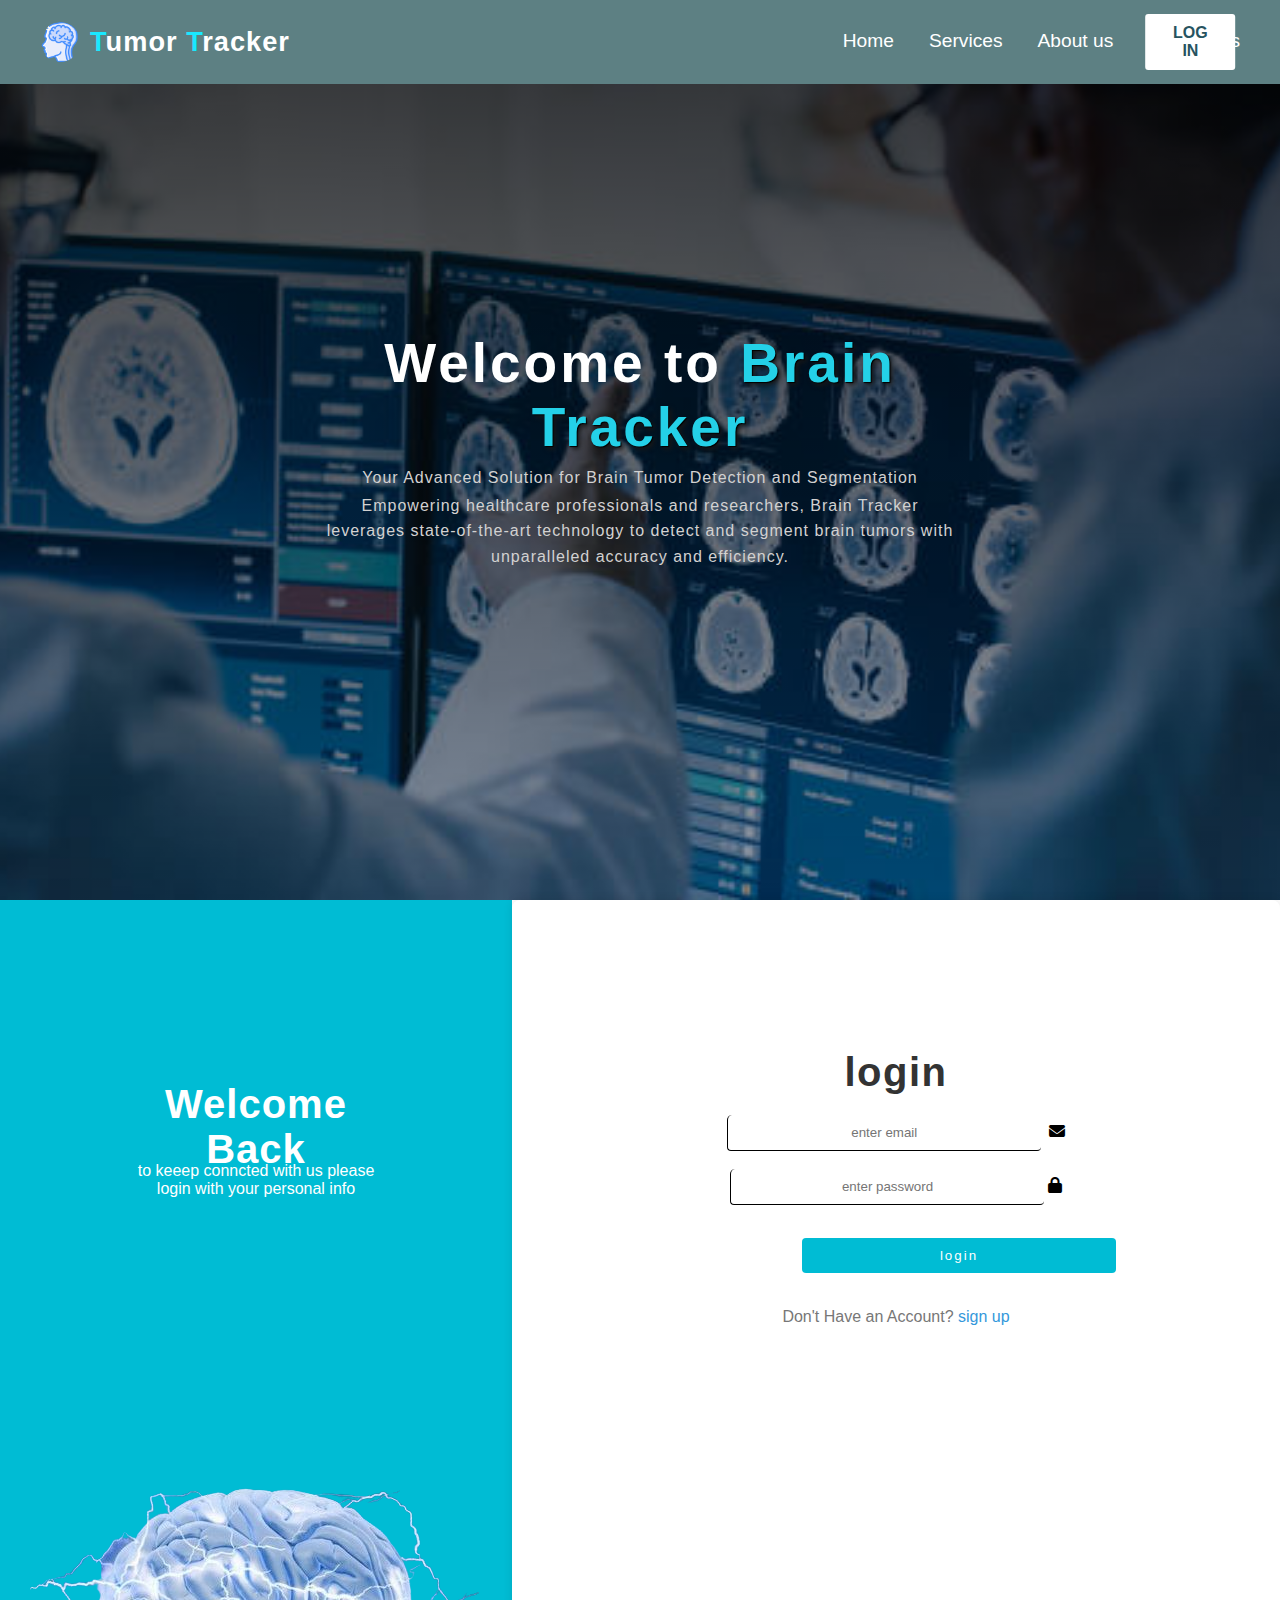
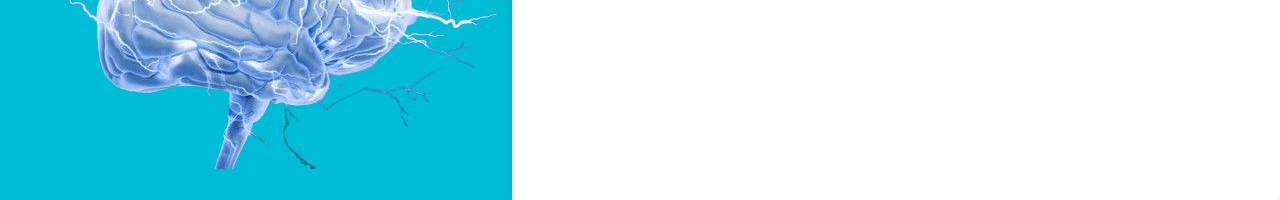
==== index.html @ be00c12e "first commit" ====
<!DOCTYPE html>
<html lang="en">
<head>
    <meta charset="UTF-8">
    <meta name="viewport" content="width=device-width, initial-scale=1.0">
    <title>tumor tracker</title>
    <link rel="stylesheet" href="https://fonts.googleapis.com/css2?family=Material+Symbols+Rounded:opsz,wght,FILL,GRAD@48,400,0,0">
    <link rel="stylesheet" href="https://cdnjs.cloudflare.com/ajax/libs/font-awesome/6.5.1/css/all.min.css">
    <link rel="stylesheet" href="css/f1.css">
    <script src="js/script.js" defer></script>

</head>
<body>
    <section class="page1">
    <header>
        <nav class="navbar">
            <span class="hamburger-btn material-symbols-rounded">menu</span>
            <a href="#" class="logo">
                <img src="img/brain.png" alt="logo">
                <h2>  <span>t</span>umor <span>t</span>racker</h2>
            </a>
            <ul class="links">
                <span class="close-btn material-symbols-rounded">close</span>
                <li><a href="#">Home</a></li>
                <li><a href="#">Services</a></li>
                <li><a href="#">About us</a></li>
                <li><a href="#">Contact us</a></li>
            </ul>
            <button  class="login-btn">LOG IN</button>
        </nav>
    </header>

    <div class="blur-bg-overlay"></div>
    <div class="form-popup">
        <span class="close-btn material-symbols-rounded">close</span>
        <div class="form-box login">
            <div class="form-details">
                
            </div>
            <div class="form-content">
                <h2>LOGIN</h2>
                <form action="#">
                    <div class="input-field">
                        <input type="text" required>
                        <label>Email</label>
                    </div>
                    <div class="input-field">
                        <input type="password" required>
                        <label>Password</label>
                    </div>
                    <a href="#" class="forgot-pass-link">Forgot password?</a>
                    <button type="submit">Log In</button>
                </form>
                <div class="bottom-link">
                    Don't have an account?
                    <a href="#" id="signup-link">Signup</a>
                </div>
            </div>
        </div>
        <div class="form-box signup">
            <div class="form-details">
                
            </div>
            <div class="form-content">
                <h2>SIGN<span>UP</span></h2>
                <form action="#">
                    <div class="input-field">
                        <input type="text" required>
                        <label>username</label>
                    </div>
                    <div class="input-field">
                        <input type="text" required>
                        <label>Enter your email</label>
                    </div>
                    <div class="input-field">
                        <input type="password" required>
                        <label>Create password</label>
                    </div>
                    <div class="input-field">
                        <input type="number" required>
                        <label>Age</label>
                    </div>

                    <label>
                        <h3 class="gen">select gender :</h3>
                        <input type="radio" class="gender" name="gender" value="male">
                        Male
                    </label>
                    
                    <label>
                        <input type="radio" class="gender" name="gender" value="female">
                        Female
                    </label>
                    <div class="policy-text">
                        <input type="checkbox" id="policy">
                        <label for="policy">
                            I agree the
                            <a href="#" class="option">Terms & Conditions</a>
                        </label>
                    </div>
                    <button type="submit">Sign Up</button>
                </form>
                <div class="bottom-link">
                    Already have an account? 
                    <a href="#" id="login-link">Login</a>
                </div>
            </div>
        </div>
    </div>
    <div class="welcomw">
        <h1>Welcome to <span>Brain Tracker</span></h1>
        <p>Your Advanced Solution for Brain Tumor Detection and Segmentation</p>
        <p>Empowering healthcare professionals and researchers, Brain Tracker leverages state-of-the-art technology to detect and segment brain tumors with unparalleled accuracy and efficiency.</p>

    </section>
   
<section class="loginn">
    <div class="img">
        <h3>welcome back</h3>
        <p>to keeep conncted with us please login with your personal info </p>
        <img src="img/131222162154_brain_1__512x288_bbc_nocredit-removebg-preview.png" alt="">

    </div>
    <div class="loging">
      <h1>login</h1>
      <label ><input type="email" placeholder="enter email"> <i class="fa-solid fa-envelope"></i> </label>  
      <label ><input type="passsword" placeholder="enter password"><i class="fa-solid fa-lock"></i></label>
      
      <button>login</button>
      <div class="haveacc"> <p>Don't Have an Account? <a href="#">sign up</a> </p></div>
     
      

    </div>
</section>
    
</body>
</html>
---- css/f1.css ----
* {
    margin: 0;
    padding: 0;
    box-sizing: border-box;
    font-family: "Open Sans", sans-serif;
}

.page1 {
    height: 100vh;
    width: 100%;
    background-image:linear-gradient(rgba(0,0,0,0.8),rgba(0,0,0,0.3)),url("../img/istockphoto-1074166486-612x612.jpg") ;
    background-repeat: no-repeat;
    background-position: center;
    background-size: cover;
}

header {
    position: fixed;
    width: 100%;
    top: 0;
    left: 0;
    z-index: 10;
    padding: 0 10px;
    background-color: #5d8083;
}

.navbar {
    display: flex;
    padding: 22px 0;
    align-items: center;
    max-width: 1200px;
    margin: 0 auto;
    justify-content: space-between;
}

.navbar .hamburger-btn {
    display: none;
    color: #fff;
    cursor: pointer;
    font-size: 1.5rem;
}

.navbar .logo {
    gap: 10px;
    display: flex;
    align-items: center;
    text-decoration: none;
}

.navbar .logo img {
    width: 40px;
    border-radius: 50%;
}

.navbar .logo h2 {
    color: #fff;
    font-weight: 600;
    font-size: 1.7rem;
    letter-spacing: 1px;
    
}
.logo span{
      color:#19e8ff;
}

.navbar .links {
    display: flex;
    gap: 35px;
    list-style: none;
    align-items: center;
}

.navbar .close-btn {
    position: absolute;
    right: 20px;
    top: 20px;
    display: none;
    color: #000;
    cursor: pointer;
}

.navbar .links a {
    color: #fff;
    font-size: 1.2rem;
    font-weight: 500;
    text-decoration: none;
    transition: 0.1s ease;
}
.navbar .links a::after {
    content: '';
    display: block;
    height: 2px;
    width: 0%;
    bottom: -8px;
    background-color: #00BCD4;
 transition: all 0.3s ease-in-out 0.1s;
 position: relative;
    

}
.navbar .links a:hover::after {
    width: 100%;
    
    
}
.links a:hover{
    color: #00BCD4;
}
.form-popup{
    border-radius: 2px;
}






.navbar .login-btn {
    border: none;
    outline: none;
    background: #fff;
    color: #275360;
    font-size: 1rem;
    font-weight: 600;
    padding: 10px 18px;
    border-radius: 3px;
    cursor: pointer;
    transition: 0.15s ease;
}

.navbar .login-btn:hover {
    background: #00BCD4;
    color: white;
}

.form-popup {
    position: fixed;
    top: 50%;
    left: 50%;
    z-index: 10;
    width: 100%;
    opacity: 0;
    pointer-events: none;
    max-width: 720px;
    background: #fff;
    border: 2px solid #fff;
    transform: translate(-50%, -70%);
}

.show-popup .form-popup {
    opacity: 1;
    pointer-events: auto;
    transform: translate(-50%, -50%);
    transition: transform 0.3s ease, opacity 0.1s;
}

.form-popup .close-btn {
    position: absolute;
    top: 12px;
    right: 12px;
    color: #878484;
    cursor: pointer;
}
.logo{
    margin-right:70px ;
}
.login-btn{
    position: absolute;
    top: 50%;
    left: 93%;
    transform: translate(-50%,-50%);
}
.logo h2 {
      text-transform: capitalize;
      color: #006ad4;
}

.blur-bg-overlay {
    position: fixed;
    top: 0;
    left: 0;
    z-index: 10;
    height: 100%;
    width: 100%;
    opacity: 0;
    pointer-events: none;
    backdrop-filter: blur(5px);
    -webkit-backdrop-filter: blur(5px);
    transition: 0.1s ease;
}

.show-popup .blur-bg-overlay {
    opacity: 1;
    pointer-events: auto;
}

.form-popup .form-box {
    display: flex;
}

.form-box .form-details {
    width: 100%;
    color: #fff;
    max-width: 330px;
    text-align: center;
    display: flex;
    flex-direction: column;
    justify-content: center;
    align-items: center;
}

.login .form-details {
    padding: 0 40px;
    background-image: url("../img/sign\ in.jpg");
    background-position: center;
    background-size: cover;
    background-color: #000;
}

.signup .form-details {
    padding: 0 20px;
background-image: url("../img/sign\ up.jpg"); 
  background-position: center;
    background-size: cover;
    background-color: #000;
}

.form-box .form-content {
    width: 100%;
    padding: 35px;
}

.form-box h2 {
    text-align: center;
    margin-bottom: 29px;
    letter-spacing: 1.5px;
}

form .input-field {
    position: relative;
    height: 50px;
    width: 100%;
    margin-top: 20px;
}

.input-field input {
    height: 100%;
    width: 100%;
    background: none;
    outline: none;
    font-size: 0.95rem;
    padding: 0 15px;
    border: 1px solid #717171;
    border-radius: 3px;
}

.input-field input:focus {
    border: 1px solid #00bcd4;
}

.input-field label {
    position: absolute;
    top: 50%;
    left: 15px;
    transform: translateY(-50%);
    color: #4a4646;
    pointer-events: none;
    transition: 0.2s ease;
}

.input-field input:is(:focus, :valid) {
    padding: 16px 15px 0;
}

.input-field input:is(:focus, :valid)~label {
    transform: translateY(-120%);
    color: #00bcd4;
    font-size: 0.75rem;
}

.form-box a {
    color: #00bcd4;
    text-decoration: none;
}

.form-box a:hover {
    text-decoration: underline;
}

form :where(.forgot-pass-link, .policy-text) {
    display: inline-flex;
    margin-top: 13px;
    font-size: 0.95rem;
}

form button {
    width: 100%;
    color: #fff;
    border: none;
    outline: none;
    padding: 14px 0;
    font-size: 1rem;
    font-weight: 500;
    border-radius: 3px;
    cursor: pointer;
    margin: 25px 0;
    background: #00bcd4;
    transition: 0.2s ease;
}

form button:hover {
    background: #0097a7;
}

.form-content .bottom-link {
    text-align: center;
}

.form-popup .signup,
.form-popup.show-signup .login {
    display: none;
}

.form-popup.show-signup .signup {
    display: flex;
}
.form-details p {
      color: #faf8f8;
}
.form-details h2 {
      color:black;
      padding-bottom: 30px;
      letter-spacing: 1.5px;
}

.signup .policy-text {
    display: flex;
    margin-top: 14px;
    align-items: center;
}
.gender {
      margin:12px 5px ;
      padding: 7px 12px;
}
.gen{
    font-weight: 600;
    padding: 8px 4px;
    text-transform: capitalize;
    letter-spacing: 0.7px;
    margin-right: 2px;
    font-size: 20px;

}
.signup .policy-text input {
    width: 14px;
    height: 14px;
    margin-right: 7px;
}
.signup span{
    color: #00BCD4;
    text-shadow: 1px 1px 1px #000, 
    3px 3px 5px rgb(9, 9, 9);}

@media (max-width: 950px) {
    .navbar :is(.hamburger-btn, .close-btn) {
        display: block;
    }

    .navbar {
        padding: 15px 0;
    }

    .navbar .logo img {
        display: none;
    }

    .navbar .logo h2 {
        font-size: 1.4rem;
    }

    .navbar .links {
        position: fixed;
        top: 0;
        z-index: 10;
        left: -100%;
        display: block;
        height: 100vh;
        width: 100%;
        padding-top: 60px;
        text-align: center;
        background: #fff;
        transition: 0.2s ease;
    }

    .navbar .links.show-menu {
        left: 0;
    }

    .navbar .links a {
        display: inline-flex;
        margin: 20px 0;
        font-size: 1.2rem;
        color: #000;
    }

    .navbar .links a:hover {
        color: #00BCD4;
    }

    .navbar .login-btn {
        font-size: 0.9rem;
        padding: 7px 10px;
    }
}

@media (max-width: 760px) {
    .form-popup {
        width: 95%;
    }

    .form-box .form-details {
        display: none;
    }

    .form-box .form-content {
        padding: 30px 20px;
    }
}
.welcomw{
    position: absolute;
    top: 50%;
    left: 50%;
    transform: translate(-50%,-50%);

}
.welcomw h1 
{
    text-align: center;
    font: bold;
    color: #fff;
    letter-spacing: 3px;
    padding-bottom: 4px;
    font-size: 55px;

}
.welcomw p {
    color: rgb(210, 209, 209);
    text-align: center;
    line-height: 1.6rem;
    letter-spacing: 1px;
    padding-top: 2px;
}
.welcomw span{
    color: #24d1e8;
    text-shadow: 1px 1px 1px #000, 
               3px 3px 5px rgb(24, 24, 24);
}
@media (max-width:760px){
    .welcomw {
        width: 100%;
        font-size: 20px;
    }
}
@media(max-width:1160px){
    .login-btn{
        display: flex;
    }
}

.loginn {
    margin: auto;
    display: flex;
    position: relative;
  }
  
  .loginn .img {
    width: 40%;
    height: 100vh;
    background-color: #00BCD4;
    position: relative;
  }
  
  .loginn .img h3 {
    text-align: center;
    position: absolute;
    top: 25%;
    left: 50%;
    transform: translate(-50%, -50%);
    font-size: 40px;
    text-transform: capitalize;
    font-weight: 700;
    letter-spacing: 1px;
    color: #fff; 
    padding-top: 4px;
    margin-bottom: 4px;
  }
  
  .loginn .img p {
    text-align: center;
    position: absolute;
    top: 30%;
    left: 50%;
    transform: translate(-50%, -50%);
    color: #fff; 
    padding-top: 20px;
  }
  
  .loginn .img img {
    position: absolute;
    top: 80.5%;
    left: 50%;
    transform: translate(-50%, -50%);
    z-index: 2;
  }
  
  
  .loginn .loging {
    width: 60%; 
    padding: 150px 70px;
    background-color: #fff;
    border-radius: 8px;
    box-shadow: 0 0 10px rgba(0, 0, 0, 0.1);
    position: relative;
    
  }
  
  .loginn .loging h1 {
    text-align: center;
    font-size: 40px;
    font-weight: 800;
    letter-spacing: 1.5px;
    margin-bottom: 20px;
    color: #333; 
  }
  
  .loginn .loging label {
    display: block;
    margin: 18px 0;
    align-items: center;
    text-align: center;
    
  }
  
  .loginn .loging input {
    width: 50%;
    padding: 10px;
    border: 1px solid #ccc;
    border-radius: 4px;
    box-sizing: border-box;
    border-right: none;
    border-top: none;
    border-left-color: #000;
    border-bottom-color: #000;
    text-align: center;
    border-top-left-radius:5px ;

    
  }
  .loging i {
    margin-left: 4px;
  }
  
  .loginn .loging button {
    width: 50%;
    padding: 10px;
    background-color: #00BCD4;
    color: #fff;
    border: none;
    border-radius: 4px;
    cursor: pointer;
    align-items: center;
    margin: 15px 220px;
    letter-spacing: 2px;
  }
  
  .loginn .loging button:hover {
    background-color: #0097a7;
  }
  
   
.loginn .haveacc {
    text-align: center;
    margin-top: 20px;
  }
  
  .loginn .haveacc p {
    color: #777; 
  }
  
  .loginn .haveacc a {
    color: #3498db;
    text-decoration: none;
  }
  
  .loginn .haveacc a:hover {
    text-decoration: underline;
  }
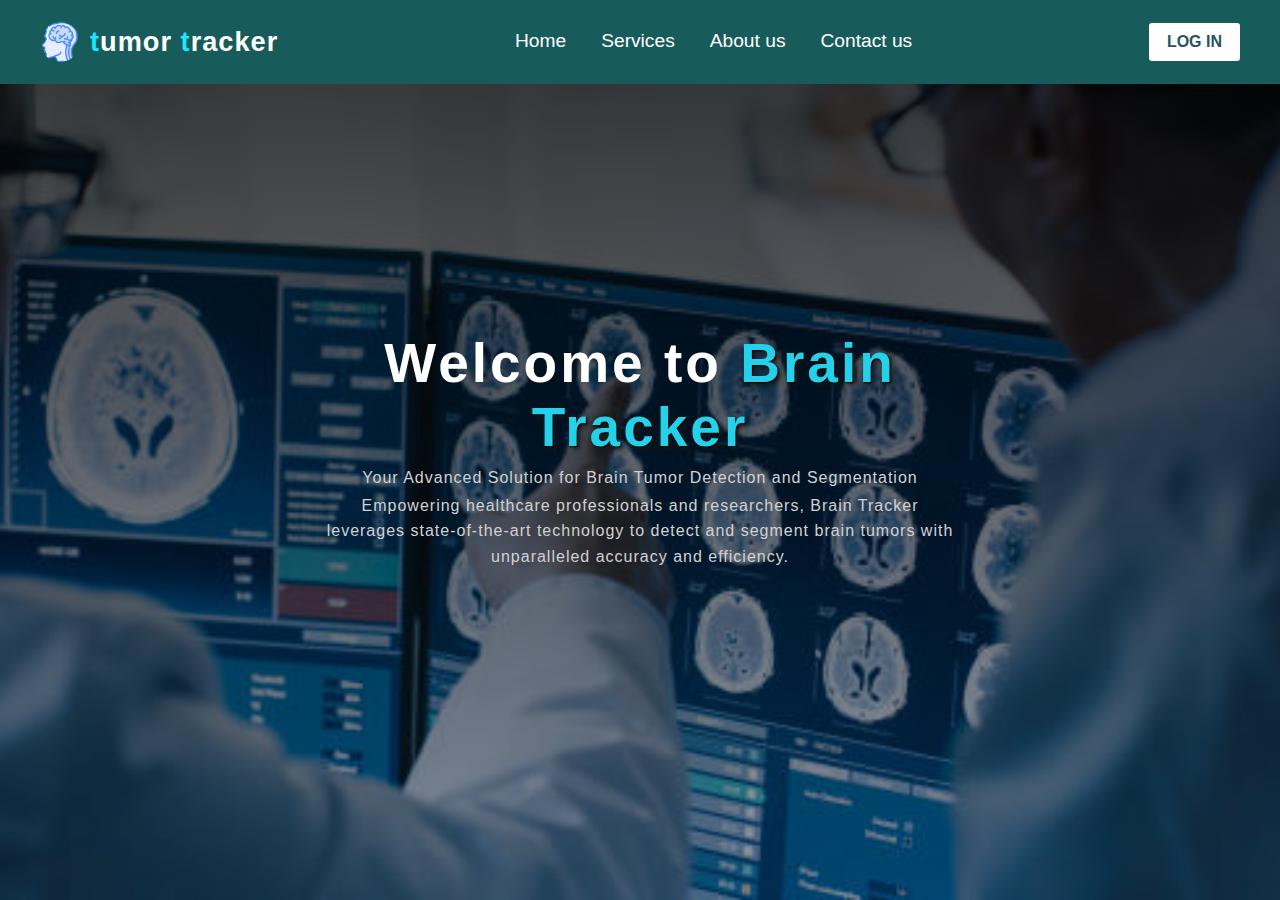
==== commit 9ecc4f29: "first commit" ====
--- a/index.html
+++ b/index.html
@@ -7,7 +7,6 @@
     <link rel="stylesheet" href="https://fonts.googleapis.com/css2?family=Material+Symbols+Rounded:opsz,wght,FILL,GRAD@48,400,0,0">
     <link rel="stylesheet" href="https://cdnjs.cloudflare.com/ajax/libs/font-awesome/6.5.1/css/all.min.css">
     <link rel="stylesheet" href="css/f1.css">
-    <script src="js/script.js" defer></script>
 
 </head>
 <body>
@@ -26,87 +25,12 @@
                 <li><a href="#">About us</a></li>
                 <li><a href="#">Contact us</a></li>
             </ul>
-            <button  class="login-btn">LOG IN</button>
+            <a href="login.html"> <button  class="login-btn">LOG IN</button></a>
+           
         </nav>
     </header>
 
-    <div class="blur-bg-overlay"></div>
-    <div class="form-popup">
-        <span class="close-btn material-symbols-rounded">close</span>
-        <div class="form-box login">
-            <div class="form-details">
-                
-            </div>
-            <div class="form-content">
-                <h2>LOGIN</h2>
-                <form action="#">
-                    <div class="input-field">
-                        <input type="text" required>
-                        <label>Email</label>
-                    </div>
-                    <div class="input-field">
-                        <input type="password" required>
-                        <label>Password</label>
-                    </div>
-                    <a href="#" class="forgot-pass-link">Forgot password?</a>
-                    <button type="submit">Log In</button>
-                </form>
-                <div class="bottom-link">
-                    Don't have an account?
-                    <a href="#" id="signup-link">Signup</a>
-                </div>
-            </div>
-        </div>
-        <div class="form-box signup">
-            <div class="form-details">
-                
-            </div>
-            <div class="form-content">
-                <h2>SIGN<span>UP</span></h2>
-                <form action="#">
-                    <div class="input-field">
-                        <input type="text" required>
-                        <label>username</label>
-                    </div>
-                    <div class="input-field">
-                        <input type="text" required>
-                        <label>Enter your email</label>
-                    </div>
-                    <div class="input-field">
-                        <input type="password" required>
-                        <label>Create password</label>
-                    </div>
-                    <div class="input-field">
-                        <input type="number" required>
-                        <label>Age</label>
-                    </div>
-
-                    <label>
-                        <h3 class="gen">select gender :</h3>
-                        <input type="radio" class="gender" name="gender" value="male">
-                        Male
-                    </label>
-                    
-                    <label>
-                        <input type="radio" class="gender" name="gender" value="female">
-                        Female
-                    </label>
-                    <div class="policy-text">
-                        <input type="checkbox" id="policy">
-                        <label for="policy">
-                            I agree the
-                            <a href="#" class="option">Terms & Conditions</a>
-                        </label>
-                    </div>
-                    <button type="submit">Sign Up</button>
-                </form>
-                <div class="bottom-link">
-                    Already have an account? 
-                    <a href="#" id="login-link">Login</a>
-                </div>
-            </div>
-        </div>
-    </div>
+    
     <div class="welcomw">
         <h1>Welcome to <span>Brain Tracker</span></h1>
         <p>Your Advanced Solution for Brain Tumor Detection and Segmentation</p>
@@ -114,25 +38,7 @@
 
     </section>
    
-<section class="loginn">
-    <div class="img">
-        <h3>welcome back</h3>
-        <p>to keeep conncted with us please login with your personal info </p>
-        <img src="img/131222162154_brain_1__512x288_bbc_nocredit-removebg-preview.png" alt="">
 
-    </div>
-    <div class="loging">
-      <h1>login</h1>
-      <label ><input type="email" placeholder="enter email"> <i class="fa-solid fa-envelope"></i> </label>  
-      <label ><input type="passsword" placeholder="enter password"><i class="fa-solid fa-lock"></i></label>
-      
-      <button>login</button>
-      <div class="haveacc"> <p>Don't Have an Account? <a href="#">sign up</a> </p></div>
-     
-      
-
-    </div>
-</section>
     
 </body>
 </html>--- a/css/f1.css
+++ b/css/f1.css
@@ -22,7 +22,7 @@
     left: 0;
     z-index: 10;
     padding: 0 10px;
-    background-color: #5d8083;
+    background-color: #185b5b;
 }
 
 .navbar {
@@ -134,233 +134,6 @@
     color: white;
 }
 
-.form-popup {
-    position: fixed;
-    top: 50%;
-    left: 50%;
-    z-index: 10;
-    width: 100%;
-    opacity: 0;
-    pointer-events: none;
-    max-width: 720px;
-    background: #fff;
-    border: 2px solid #fff;
-    transform: translate(-50%, -70%);
-}
-
-.show-popup .form-popup {
-    opacity: 1;
-    pointer-events: auto;
-    transform: translate(-50%, -50%);
-    transition: transform 0.3s ease, opacity 0.1s;
-}
-
-.form-popup .close-btn {
-    position: absolute;
-    top: 12px;
-    right: 12px;
-    color: #878484;
-    cursor: pointer;
-}
-.logo{
-    margin-right:70px ;
-}
-.login-btn{
-    position: absolute;
-    top: 50%;
-    left: 93%;
-    transform: translate(-50%,-50%);
-}
-.logo h2 {
-      text-transform: capitalize;
-      color: #006ad4;
-}
-
-.blur-bg-overlay {
-    position: fixed;
-    top: 0;
-    left: 0;
-    z-index: 10;
-    height: 100%;
-    width: 100%;
-    opacity: 0;
-    pointer-events: none;
-    backdrop-filter: blur(5px);
-    -webkit-backdrop-filter: blur(5px);
-    transition: 0.1s ease;
-}
-
-.show-popup .blur-bg-overlay {
-    opacity: 1;
-    pointer-events: auto;
-}
-
-.form-popup .form-box {
-    display: flex;
-}
-
-.form-box .form-details {
-    width: 100%;
-    color: #fff;
-    max-width: 330px;
-    text-align: center;
-    display: flex;
-    flex-direction: column;
-    justify-content: center;
-    align-items: center;
-}
-
-.login .form-details {
-    padding: 0 40px;
-    background-image: url("../img/sign\ in.jpg");
-    background-position: center;
-    background-size: cover;
-    background-color: #000;
-}
-
-.signup .form-details {
-    padding: 0 20px;
-background-image: url("../img/sign\ up.jpg"); 
-  background-position: center;
-    background-size: cover;
-    background-color: #000;
-}
-
-.form-box .form-content {
-    width: 100%;
-    padding: 35px;
-}
-
-.form-box h2 {
-    text-align: center;
-    margin-bottom: 29px;
-    letter-spacing: 1.5px;
-}
-
-form .input-field {
-    position: relative;
-    height: 50px;
-    width: 100%;
-    margin-top: 20px;
-}
-
-.input-field input {
-    height: 100%;
-    width: 100%;
-    background: none;
-    outline: none;
-    font-size: 0.95rem;
-    padding: 0 15px;
-    border: 1px solid #717171;
-    border-radius: 3px;
-}
-
-.input-field input:focus {
-    border: 1px solid #00bcd4;
-}
-
-.input-field label {
-    position: absolute;
-    top: 50%;
-    left: 15px;
-    transform: translateY(-50%);
-    color: #4a4646;
-    pointer-events: none;
-    transition: 0.2s ease;
-}
-
-.input-field input:is(:focus, :valid) {
-    padding: 16px 15px 0;
-}
-
-.input-field input:is(:focus, :valid)~label {
-    transform: translateY(-120%);
-    color: #00bcd4;
-    font-size: 0.75rem;
-}
-
-.form-box a {
-    color: #00bcd4;
-    text-decoration: none;
-}
-
-.form-box a:hover {
-    text-decoration: underline;
-}
-
-form :where(.forgot-pass-link, .policy-text) {
-    display: inline-flex;
-    margin-top: 13px;
-    font-size: 0.95rem;
-}
-
-form button {
-    width: 100%;
-    color: #fff;
-    border: none;
-    outline: none;
-    padding: 14px 0;
-    font-size: 1rem;
-    font-weight: 500;
-    border-radius: 3px;
-    cursor: pointer;
-    margin: 25px 0;
-    background: #00bcd4;
-    transition: 0.2s ease;
-}
-
-form button:hover {
-    background: #0097a7;
-}
-
-.form-content .bottom-link {
-    text-align: center;
-}
-
-.form-popup .signup,
-.form-popup.show-signup .login {
-    display: none;
-}
-
-.form-popup.show-signup .signup {
-    display: flex;
-}
-.form-details p {
-      color: #faf8f8;
-}
-.form-details h2 {
-      color:black;
-      padding-bottom: 30px;
-      letter-spacing: 1.5px;
-}
-
-.signup .policy-text {
-    display: flex;
-    margin-top: 14px;
-    align-items: center;
-}
-.gender {
-      margin:12px 5px ;
-      padding: 7px 12px;
-}
-.gen{
-    font-weight: 600;
-    padding: 8px 4px;
-    text-transform: capitalize;
-    letter-spacing: 0.7px;
-    margin-right: 2px;
-    font-size: 20px;
-
-}
-.signup .policy-text input {
-    width: 14px;
-    height: 14px;
-    margin-right: 7px;
-}
-.signup span{
-    color: #00BCD4;
-    text-shadow: 1px 1px 1px #000, 
-    3px 3px 5px rgb(9, 9, 9);}
 
 @media (max-width: 950px) {
     .navbar :is(.hamburger-btn, .close-btn) {
